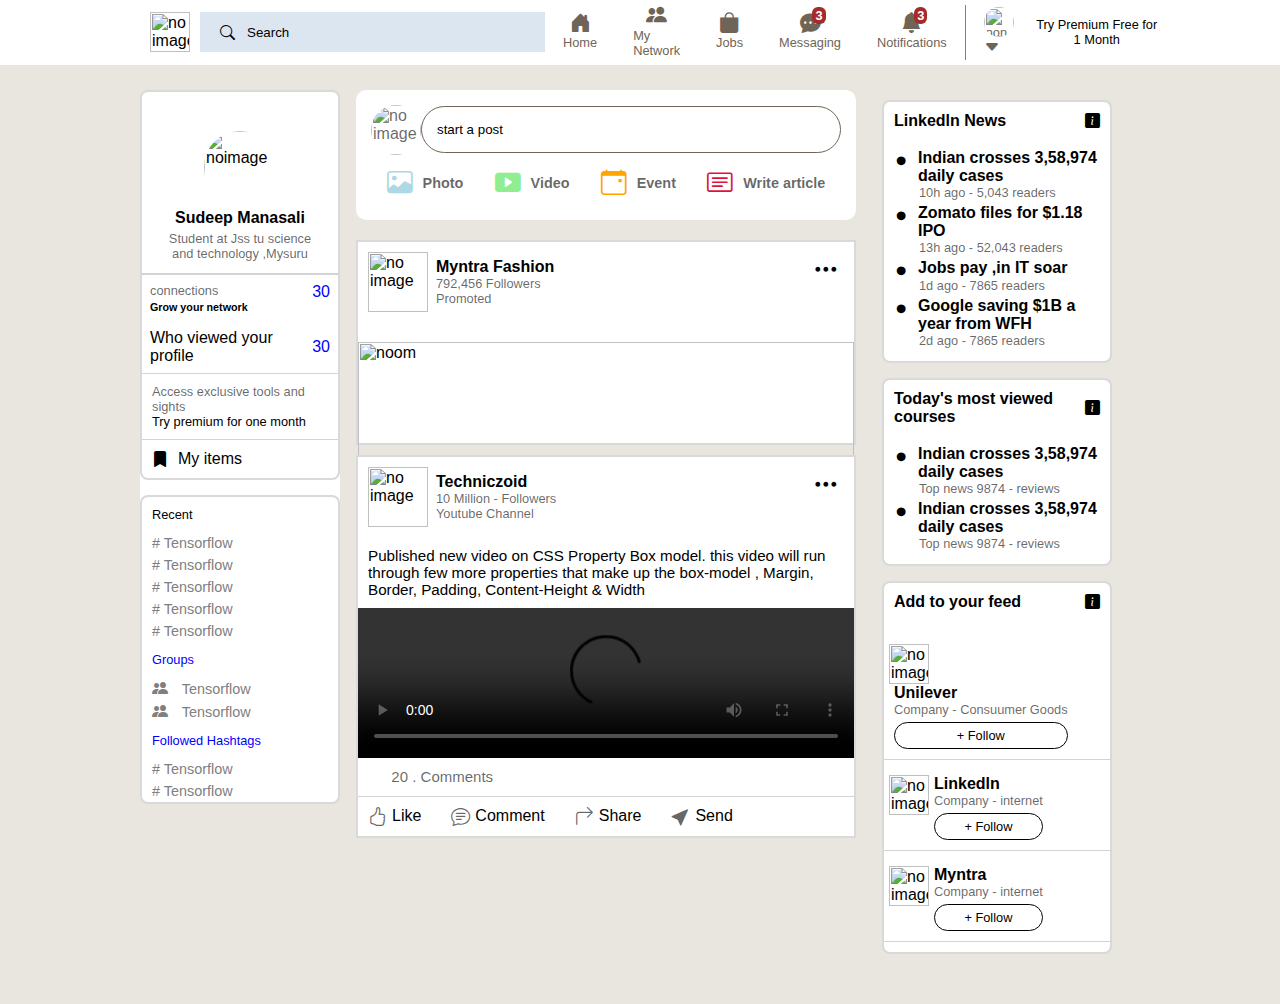
==== index.html @ 2ffa7f41 "gerekli yapilar eklendi" ====
<html lang="en">

<head>

    <meta name="viewport" content="width=device-width, initial-scale=1.0">
    <link rel="stylesheet" href="css/style.css">
    <link rel="stylesheet" href="css/mainbody.css">
    <link rel="stylesheet" href="css/sidebar.css">
    <link rel="stylesheet" href="css/activities.css">
    <title>HIRE</title>
    <link rel="stylesheet" href="https://cdn.jsdelivr.net/npm/bootstrap-icons@1.4.1/font/bootstrap-icons.css">
    <link rel="shortcut icon" href="download.png" type="image/x-icon">
    <style>
        * {
            font-family: -apple-system, BlinkMacSystemFont,
                'Segoe UI', Roboto, Oxygen, Ubuntu, Cantarell,
                'Open Sans', 'Helvetica Neue', sans-serif;
        }
    </style>
</head>

<body>

    <!-- Nav bar header -->
    <div class="header">
        <div class="header_left">
            <img src="download.png" alt="no image">
            <div class="search_box">
                <i class="bi bi-search"></i>
                <input type="text" class="search_input" value="Search">
            </div>
        </div>
        <div class="header_right">
            <div class="nav_link ">
                <div class="nav_icon">
                    <i class="bi bi-house-door-fill" style="font-size: 1.3rem  !important;"></i>
                </div>
                <div class="nav_text">Home</div>
            </div>

            <div class="nav_link network">
                <div class="nav_icon">
                    <i class="bi bi-people-fill" style="font-size: 1.3rem  !important;"></i>
                </div>
                <div class="nav_text">My Network</div>
            </div>

            <div class="nav_link jobs">
                <div class="nav_icon"><i class="bi bi-bag-fill" style="font-size: 1.3rem  !important;"></i></div>
                <div class="nav_text">Jobs</div>
            </div>

            <div class="nav_link">
                <div class="nav_icon">
                    <div class="info">3</div>
                    <i class="bi bi-chat-dots-fill" style="font-size: 1.3rem  !important;"></i>
                </div>
                <div class="nav_text">Messaging</div>
            </div>

            <div class="nav_link">
                <div class="nav_icon">
                    <div class="info">3</div>
                    <i class="bi bi-bell-fill" style="font-size: 1.3rem  !important;"></i>
                </div>
                <div class="nav_text">Notifications</div>
            </div>

            <div class="header_right_2" style="border-left: 1px solid grey;">
                <div class="nav_link">
                    <div class="nav_icon">
                        <img src="image.png" alt="non" style="height:30px;object-fit: contain;border-radius:50px; ;">
                        <div class="nav_text dropdown drop">

                            <i class="bi bi-caret-down-fill dropdown"
                                style="font-size: 1rem  !important; float: center;"></i>
                            <div class="dropdown-content">
                                <div class="dropdown_profile">
                                    <img src="image.png" style="height:50px;object-fit: contain;border-radius:50px;"
                                        alt="noimage">
                                    <div class="dropdown_profile_info" style="padding-left:10px;">
                                        <div class="act_title">
                                            Sudeep Manasali
                                        </div>
                                        <div class="acoount_name">
                                            Student at Jss tu science and technology ,Mysuru
                                        </div>
                                    </div>
                                </div>
                                <div class="profile_view_button">
                                    View profile
                                </div>

                                <div class="bdr_bottom"></div>
                                <div class="title" style="color:black;">Accounts</div>
                                <div class="list">Settings & Privacy</div>
                                <div class="list">Help</div>
                                <div class="list bdr_bottom">Language</div>

                                <div class="title" style="color:black;">Manage</div>
                                <div class="list">Post & Activity</div>
                                <div class="list bdr_bottom">Job Postion Account</div>
                                <div class="list">sign out</div>
                            </div>
                        </div>
                    </div>
                </div>
                <div class="right_nav_text ">
                    Try Premium Free for 1 Month
                </div>
                <div class="small_screen">
                    <i class="bi bi-three-dots"></i>
                </div>
            </div>
        </div>
    </div>

    <!-- Mainbody -->
    <div class="mainbody">
        <div class="sidebar" style="border:none;">

            <div class="sidebar_first_col">
                <div class="profile_header" style="border-top-left-radius: 10px;border-top-right-radius:10px;"></div>
                <img src="image.png" alt="noimage" style="height:80px;
                    width:80px;
                    border-radius: 50%;
                    border:4px solid white;
                    
                    margin:-35px auto 0 auto;">

                <div class="profile_info">
                    <p style="text-align: center;" class="act_title">Sudeep Manasali</p>
                    <p class="account_name">Student at Jss tu science and technology ,Mysuru</p>
                </div>

                <div style="border:0.2px solid lightgrey"></div>
                <div class="connections">
                    <span style="float:left" class="account_name">connections</span>
                    <span style="float:right"><a href="#" style="color:blue;">30</a></span>
                    <br>
                    <h6>Grow your network</h6>
                </div>
                <div class="viewed">
                    <div class="text" class="account_name">Who viewed your profile</div>
                    <div><a href="#" style="color:blue;">30</a></div>
                </div>

                <div class="sidebar_access">
                    <div class="account_name">Access exclusive tools and sights</div>
                    <a href="#"> Try premium for one month</a>
                </div>
                <div class="sidebar_footer">
                    <i class="bi bi-bookmark-fill"></i>
                    <div>My items</div>
                </div>
            </div>

            <div class="sidebar_second_col">
                <div class="sidebar_title">Recent</div>
                <div class="recent">
                    <div class="sidebar_second_text"># Tensorflow</div>
                    <div class="sidebar_second_text"># Tensorflow</div>

                    <div class="sidebar_second_text"># Tensorflow</div>

                    <div class="sidebar_second_text"># Tensorflow</div>

                    <div class="sidebar_second_text"># Tensorflow</div>
                </div>
                <div class="sidebar_title" style="color:blue">Groups</div>


                <div class="recent">
                    <div class="sidebar_second_text"><i class="bi bi-people-fill"
                            style="margin-right:10px;font-size: medium;"></i> Tensorflow</div>
                    <div class="sidebar_second_text"><i class="bi bi-people-fill"
                            style="margin-right:10px;font-size: medium;"></i> Tensorflow</div>


                </div>

                <div class="sidebar_title" style="color:blue">Followed Hashtags</div>


                <div class="recent">
                    <div class="sidebar_second_text"># Tensorflow</div>
                    <div class="sidebar_second_text"># Tensorflow</div>


                </div>
            </div>

        </div>



















        <div class="posts">
            <div class="post_box">
                <div class="input">
                    <div class="input_text">
                        <img src="image.png" alt="no image" class=profile>
                        <input type="text" value="start a post" class="post_input">
                    </div>
                    <div class="input_blocks">
                        <div class="input_option">
                            <div class="option"><i class="bi bi-image" style="color:lightblue"></i> </div>
                            <div class="option_text">Photo</div>
                        </div>
                        <div class="input_option">
                            <div class="option"><i class="bi bi-play-btn-fill" style="color:lightgreen"></i> </div>
                            <div class="option_text">Video</div>
                        </div>
                        <div class="input_option">
                            <div class="option"><i class="bi bi-calendar-event" style="color:orange"></i> </div>
                            <div class="option_text">Event</div>
                        </div>
                        <div class="input_option">
                            <div class="option"><i class="bi bi-card-text" style="color:crimson"></i> </div>
                            <div class="option_text">Write article</div>
                        </div>
                    </div>
                </div>

            </div>







            <div class="post_item">
                <div class="post_item_header">
                    <div class="post_item_info">
                        <img src="myntra.jpg" alt="no image" class="post_profile" style="height:60px">
                        <div class="post_item_owner" style="margin-left:8px;">
                            <a href="#" class="act_title">Myntra Fashion</a>
                            <p class="account_name">792,456 Followers</p>
                            <p class="account_name">Promoted</p>
                        </div>
                    </div>
                    <i class="bi bi-three-dots" style="padding:5px;"></i>
                </div>

                <div class="post_item_body_info">
                    <p style="font-size: 0.95rem;"></p>
                </div>


                <img src="rcb2.jpg" alt="noom" class="post_item_body_video" style="width:100%;">

                <div class="post_item_comment_info">
                    <img src="1.svg" alt="">
                    <img src="2.svg" alt="">
                    <img src="3.svg" alt="">
                    <span class="account_name">20 . Comments</span>

                </div>

                <div class="post_item_footer">
                    <div class="footer_item">
                        <i class="bi bi-hand-thumbs-up"></i>
                        <div>Like</div>
                    </div>
                    <div class="footer_item">
                        <i class="bi bi-chat-text"></i>
                        <div>Comment</div>
                    </div>
                    <div class="footer_item">
                        <i class="bi bi-arrow-90deg-right"></i>
                        <div>Share</div>

                    </div>
                    <div class="footer_item">

                        <i class="bi bi-cursor-fill"></i>
                        <div>Send</div>

                    </div>


                </div>
            </div>





            <div class="post_item">
                <div class="post_item_header">
                    <div class="post_item_info">
                        <img src="new.png" alt="no image" class="post_profile" style="height:60px">
                        <div class="post_item_owner" style="margin-left:8px;">
                            <a href="#" class="act_title">Techniczoid </a>
                            <p class="account_name">10 Million - Followers</p>
                            <p class="account_name">Youtube Channel</p>
                        </div>
                    </div>
                    <i class="bi bi-three-dots" style="padding:5px;"></i>
                </div>

                <div class="post_item_body_info">
                    <p style="font-size: 0.95rem;">Published new video on CSS Property Box model. this video will run
                        through few more properties that make up the
                        box-model , Margin, Border, Padding, Content-Height & Width
                    </p>
                </div>

                <video width="100%" controls class="post_iten_body_video" style="outline:none;">
                    <source src="box_model.mp4" type="video/mp4">
                </video>

                <div class="post_item_comment_info">
                    <img src="1.svg" alt="">
                    <img src="2.svg" alt="">
                    <img src="3.svg" alt="">
                    <span class="account_name">20 . Comments</span>

                </div>

                <div class="post_item_footer">
                    <div class="footer_item">
                        <i class="bi bi-hand-thumbs-up"></i>
                        <div>Like</div>
                    </div>
                    <div class="footer_item">
                        <i class="bi bi-chat-text"></i>
                        <div>Comment</div>
                    </div>
                    <div class="footer_item">
                        <i class="bi bi-arrow-90deg-right"></i>
                        <div>Share</div>

                    </div>
                    <div class="footer_item">

                        <i class="bi bi-cursor-fill"></i>
                        <div>Send</div>

                    </div>


                </div>
            </div>





        </div>
        <div class="activity">

            <div class="news">

                <div class="news_head">
                    <div class="news_title">Linkedln News</div>
                    <i class="bi bi-info-square-fill" style="font-size:15px;"></i>
                </div>
                <br>

                <div class="new_list">
                    <div class="act_title" style="display: flex;flex-direction: row;align-items: flex-start;">
                        <i class="bi bi-record-fill"
                            style="font-size:14px;margin-right:10px;display:block;margin-top:5px;"></i>
                        Indian crosses 3,58,974 daily cases
                    </div>
                    <div style="margin-left:25px;" class="account_name">10h ago - 5,043 readers</div>
                </div>


                <div class="new_list">
                    <div class="act_title" style="display: flex;flex-direction: row;align-items: flex-start;">
                        <i class="bi bi-record-fill"
                            style="font-size:14px;margin-right:10px;display:block;margin-top:5px;"></i>
                        Zomato files for $1.18 IPO
                    </div>
                    <div style="margin-left:25px;" class="account_name">13h ago - 52,043 readers</div>
                </div>
                <div class="new_list">
                    <div class="act_title" style="display: flex;flex-direction: row;align-items: flex-start;">
                        <i class="bi bi-record-fill"
                            style="font-size:14px;margin-right:10px;display:block;margin-top:5px;"></i>
                        Jobs pay ,in IT soar
                    </div>
                    <div style="margin-left:25px;" class="account_name">1d ago - 7865 readers</div>
                </div>

                <div class="new_list">
                    <div class="act_title" style="display: flex;flex-direction: row;align-items: flex-start;">
                        <i class="bi bi-record-fill"
                            style="font-size:14px;margin-right:10px;display:block;margin-top:5px;"></i>
                        Google saving $1B a year from WFH
                    </div>
                    <div style="margin-left:25px;" class="account_name">2d ago - 7865 readers</div>
                </div>
            </div>

            <div class="news">

                <div class="news_head">
                    <div class="news_title">Today's most viewed courses</div>
                    <i class="bi bi-info-square-fill" style="font-size:15px;"></i>
                </div>
                <br>

                <div class="new_list">
                    <div class="act_title" style="display: flex;flex-direction: row;align-items: flex-start;">
                        <i class="bi bi-record-fill"
                            style="font-size:14px;margin-right:10px;display:block;margin-top:5px;"></i>
                        Indian crosses 3,58,974 daily cases
                    </div>
                    <div style="margin-left:25px;" class="account_name">Top news 9874 - reviews</div>
                </div>

                <div class="new_list">
                    <div class="act_title" style="display: flex;flex-direction: row;align-items: flex-start;">
                        <i class="bi bi-record-fill"
                            style="font-size:14px;margin-right:10px;display:block;margin-top:5px;"></i>
                        Indian crosses 3,58,974 daily cases
                    </div>
                    <div style="margin-left:25px;" class="account_name">Top news 9874 - reviews</div>
                </div>
            </div>

            <div class="news">
                <div class="news_head">
                    <div class="news_title act_title">Add to your feed</div>
                    <i class="bi bi-info-square-fill" style="font-size:15px;"></i>
                </div>
                <br>
                <div class="account_feed">
                    <img src="unilever.png" alt="no image" class="account_picture">
                    <div class="account_info">
                        <p class="act_title">Unilever</p>
                        <p class="account_name">Company - Consuumer Goods</p>
                        <div class="follow">
                            + Follow
                        </div>
                    </div>
                </div>
                <div class="account_feed">
                    <img src="download.png" alt="no image" class="account_picture">
                    <div class="account_info">
                        <h4 class="act_title">Linkedln</h4>
                        <p class="account_name">Company - internet</p>

                        <div class="follow">
                            + Follow
                        </div>
                    </div>
                </div>

                <div class="account_feed">
                    <img src="myntra.jpg" alt="no image" class="account_picture">
                    <div class="account_info">
                        <h4 class="act_title">Myntra</h4>
                        <p class="account_name">Company - internet</p>

                        <div class="follow">
                            + Follow
                        </div>
                    </div>
                </div>
            </div>
        </div>

    </div>
    <script src="/__/firebase/8.4.3/firebase-app.js"></script>
    <script src="/__/firebase/init.js"></script>
</body>

</html>
---- css/style.css ----
*{
    box-sizing: border-box;
    margin:0px;
}
:root{
    --search :#dce6f1;
    --header_text: rgba(0,0,0,.9);
    --font_header_icon_size: 1.6rem;   
    --para_font_size: 0.8rem;
    --para_color:rgba(0,0,0,.6);
    --para_font_weight: 400;
    --header_font_weight: 600;
    --body_background: #e9e5df;
    
} 

body{
    background-color: var(--body_background);
}

.header{
    padding:5px 150px;
    position:sticky;
    top:0;
    display: flex;
    justify-content: space-between;
    align-items: center;
    background-color: white;
    z-index:1;
}


.header_left{
    display: flex;
    flex-direction: row;
    height: fit-content;
}
.header_left > img{
    object-fit: contain;
    height: 40px;
}

.header_left > .search_box{
    background-color: var(--search);
 
    display: flex;
    
    flex-direction: row;
    justify-content: space-around;
    align-items: center;
    font-weight: 600;
 
    margin-left:10px;

 
}



.header_right_2{
    display: flex;
    flex-direction: row;
    justify-content: center;
    align-items: center;
}
.search_box > input[type=text]{
    border: none;
    outline: none;
    background: transparent;
    height:40px;
    margin-left:10px;
    width:300px;
}

.header_right{
    display:flex;
    flex-direction: row;
  
}

.nav_link{
    box-sizing: content-box;
    display: flex;
    flex-direction: column;
    justify-content: center;
    align-items: center;
    color:#6e6558;
    padding:0px 18px;
}

.nav_link:hover{

    color:rgba(0,0,0) ;
    cursor:pointer;
}
.bi{
    font-size: var(--font_header_icon_size);

}

.nav_text{
    font-size: var(--para_font_size);
    padding: 2px 0px;
}


.nav_icon{
    position:relative;
    font-size: var(--para_font_size);

}

.info{
    position:absolute;
    top:-6;
    right:-5;
    background-color:brown;
    color:white;
    padding:1px 3px;
    font-weight: 600;
    border-radius: 6px;
}

.bi-search{
    font-size: 15px !important;
    font-weight: 600 !important;
    margin-left: 20px;

}

.right_nav_text{
    width:130px;
    text-align: center;
    font-size: 0.8rem;
}
---- css/mainbody.css ----
:root{
    --message: rgba(0,0,0,0.6);
    --border_color: rgba(0,0,0,.15);
    --para_color:rgba(0,0,0,.6)
}
.mainbody{
    margin:25px 140px;
    display: grid;
    grid-template-columns: 20% 50% 25%;
    grid-gap:16px;
 
}

.sidebar, .posts, .activity{
    background-color:white;
    padding:10px;
    border-top-right-radius: 8px;
    border-top-left-radius: 8px;
    border:2px solid var(--border_color);
  

}

/* .sidebar{
    border:none;
    background-color: #e9e5df;
}
.activity{
    padding:0px;
    border:none;
} */

.sidebar{
    display:grid;
    grid-template-rows: 1fr;
    grid-row-gap: 5px ;

}

.sidebar, .activity{
    height: fit-content;
    display: flex;
    flex-direction: column;
    justify-content: stretch;
  
}

.posts{
    background: transparent;
    padding:0px;
    border: none;
    display: flex;
    flex-direction: column;
    align-items: stretch;

}

.post_item{
    background-color:white;

    border:2px solid var(--border_color);

    height:fit-content;
} 
.post_item_header{
    padding:10px;
}
.box1, .act{
    height:300px;
}

.profile{
    height:50px;
    border-radius: 50%;
}


.post_input{
    width:90%;
    padding:15px;
    border: 1px solid #6e6558;
    border-radius:500px;
    outline:none;
    color:black;

}

.post_input:hover{
    background: transparent;
}

.input_blocks{
    display: flex;
    flex-direction: row;
    justify-content: space-around;
    align-items:center;
    flex-wrap: wrap;

}

.input_option{
    display: flex;
    flex-direction: row;
    align-items: center;
}


.post_box{
    padding:15px;
    background-color: white;
    margin-bottom:20px;
    border-radius: 10px;
    color: var(--para_color);
    font-weight: 400;
}
.input_text{
    display: flex;
    flex-direction: row;
    justify-content: space-evenly;
    align-items: center;

}

.option{
    margin-right:10px;
}

.post_item{
    margin-bottom: 10px;
}
.input_option{
    padding:10px;
    margin-top:5px;
    border-radius:5px;
}
.input_option:hover{
    
    background:rgba(0,0,0,.15);
    cursor:pointer;
}

.post_item_owner > a{
    text-decoration:none;
    color:black;
    font-size: 1.4 rem;
    font-weight:600;
}
.post_item_owner > a:hover{
    color:blue;
}


.post_item_header{
    display: flex;
    justify-content: space-between;
    align-items: flex-start;
}

.post_item_info{
    display: flex;
    align-items: center;
    justify-content: space-between;
}

.post_item_body_info{
    padding-left:10px;
    padding-right:10px;
   
}

.post_item_body_info > p{
    font-size: 0.8rem;
}
.post_item_header > i:hover{
    cursor:pointer;
    background-color:lightgray;
    border-radius: 500px;
    
}


.post_item_body_info >p {
    padding:10px 0px;
    font-size: 1.05rem;
    color:black;
}

.post_item_body_video > video{
   object-fit: contain;
   width: 400px;
}

.post_item_footer{
    display: flex;
    flex-direction: row;
    justify-content: flex-start;
    align-items: center;
    border-top:1px solid lightgray;
    flex-wrap: wrap;

}

.post_item_footer > .footer_item{
    margin-right:10px;
    color:black;
    font-size: 0.8 rem !important;
}

.footer_item{
    display:flex;
    align-items: center;
    justify-content: space-between;
    padding:10px;
}

.footer_item:hover{
    background-color:lightgrey;
    padding:10px;
    cursor:pointer;
}

.footer_item > i{ 
    font-weight: 600;
    color:var(--message);
    font-size:1.2rem;
    margin-right:5px;
}


.post_item_comment_info{
    margin:4px 0px;
    padding-left:10px;
    padding-right: 10px;
}

.post_item_comment_info > span{
    line-height: 2;
    margin-left:10px;
    font-size: 15px;
}
---- css/sidebar.css ----
:root{
    --message: rgba(0,0,0,0.6);
    --message_font_size:0.8rem;
    --sidebar_title_size: 0.8rem;
    --message_font_weight: 500;
    --list_background: #e9e5df;
}

.sidebar{
    padding:0  !important;
    border-radius: 10px;
    border:1px solid black;
    display: flex;
    flex-direction: column;
}

.profile_header{
    background-image:url("back.jpg");
    height:70px;
}

.sidebar_first_col > .profile_info{
    text-align: center;
    padding:0px 20px;
    padding-bottom:10px; 
}

.sidebar_first_col{
display: flex;
flex-direction: column;
align-items: stretch;
border:2px solid rgba(0,0,0,.15);
margin-bottom:10px;
width:100%;
background-color: white;
}

.profile_info > p{
    padding:2px;
}

.connections{
    padding:8px;
    width:100%;
}
.viewed{
    padding:8px;
    height: fit-content;
    display:flex;
    align-items: center;
    justify-content: space-between;
    width:100%;
}


.connections:hover{
    background:var(--list_background);
    cursor: pointer;
}

.viewed:hover{
    background:var(--list_background);
    cursor: pointer;

}

.sidebar_footer{
    display: flex;
    align-items: center;
    padding:10px;
}

 .sidebar_footer >i{
    margin-right:10px;
    font-size: medium;
}

.sidebar_access{
    padding:10px;
    font-size: var(--sidebar_title_size);
    border: 1px solid lightgray;
    border-left:none;
    width:100%;
    border-right:none;

}
a{
    text-decoration: none;
    color:black;

}

.sidebar_access:hover{
    cursor: pointer;
    background-color: var(--list_background);
}

 a:hover{
    color:blue;
}

.sidebar_second_col{
    display: flex;
    flex-direction: column;
    align-items:stretch;
    height:fit-content;
    flex-wrap: wrap;
    border:2px solid rgba(0,0,0,.15);
    background-color:white;
}

.title_text:hover{
    text-decoration: underline;
}

.sidebar_title{
    margin:10px;
    font-size: var(--message_font_size);
  
}
.sidebar_second_text{
    padding:3px 10px;
    font-size: 0.9rem;
    color:grey;
    font-weight: 500;
}

.sidebar_second_text:hover{
    background-color: var(--list_background);
}

.sidebar_second_col, .sidebar_first_col{
    border-radius: 8px;
}

/* .recent{
    padding:0 10px;
} */
---- css/activities.css ----
:root{
    --message: rgba(0,0,0,0.6);
    --message_font_size:0.8rem;
    --message_title_size: 0.9rem;
    --message_font_weight: 600;
    --list_background: #e9e5df;
}
.new_list{
    background-color: white;
    margin-bottom:2px;
    display: flex;
    flex-direction: column;
    align-items: stretch;
    
    padding: 1px 10px;
  
    justify-content: center;
   
    width:100%; 
}

.new_list:hover{
    background-color: var(--list_background);
    cursor: pointer;
}

.activity{
    background-color: #e9e5df !important;
    border:none;
}

.act_title{
    font-size: va(--message_title_size);
    font-weight: var(--message_font_weight);
    
}
.news{
    border:2px solid var(--border_color);
    height:fit-content;
    margin-bottom:15px;
    background-color: white;
    border-radius: 8px;
    padding-bottom:10px;
}

.news_title{
    font-weight: var(--message_font_weight);
}

.account_name{
    color:rgba(0,0,0,0.6);font-size: 0.8rem;
}

.account_feed{
    display: flex;
    flex-direction: row;
    margin-top:5px;
    padding:10px 5px;
    border-bottom: 1px solid lightgray;
    flex-wrap: wrap;

}
.account_picture{
    height:40px;
    object-fit: contain;
}
.account_info{
    margin-left:5px;
}
.follow{
    padding:5px;
    text-align: center;
    font-size: var(--message_font_size);
    font-weight: 500;
    margin-top:5px;
    border-radius: 50px;
    border:1px solid black;
}

.follow:hover{
    background-color:var(--list_background);
    cursor: pointer;
}

.news_head{
    display: flex;
    flex-direction: row;
    align-items: center;
    justify-content: space-between;
    padding:10px;
    padding-bottom: 0px;
}

.small_screen{
    display: none;
}

.option_text{
    font-size: 0.9rem;
    font-weight: var(--message_font_weight);
}
.dropdown{
    position:relative;
 

}

.dropdown-content{
    display:none;
    height:fit-content;
    padding:5px 0px;
    position:absolute;
    left:-190px;
    
    background-color: white;
    border-radius:10px;
    border:1px solid lightgray;
    width: 250px;

}

.dropdown .title{
    font-size: var(--message_title_size);
    font-weight: 600;
    padding:10px;
    padding-bottom:5px;
    
}
.list{
    padding:8px 10px;
    font-size: small;
}

.list:hover{
    text-decoration: underline;
    background-color: var(--list_background);
}

.dropdown:hover .dropdown-content{
    display: block;
}

.bdr_bottom{
    border-bottom: 0.2px solid rgba(0,0,0,.15);
}

.dropdown_profile{
    display: flex;
    flex-direction: row;
    height: fit-content;
    padding:10px;
}

.profile_view_button{
    border:1px solid blue;
    text-align: center;
    padding:5px ;
    margin: 10px;
    
    border-radius: 500px;
}



@media  screen and (max-width:650px)  {
    .sidebar, .activity{
        display: none;
    }
    .mainbody{
        margin:0px 5px;
        display: grid;
        grid-template-columns: 1fr;
    }
    .header{
        margin
        :0px;
        padding:10px;
    }
    .nav_text{
        display: none;
    }

    .search_input{
        display: none;
    }
    .search_box{
        background-color: white  !important;
    }

    .height_right_2 > .nav_link, .right_nav_text{
        display:none;

    }
    .small_screen{
        display: block;
        padding:5px;
        border-radius:50px;
        
    }
    .small_screen:hover{
        background-color: lightgray;
        cursor: pointer;
    }
    .bi-grid-3x3-gap-fill{
        display: none;
    }

    .post_box{
        margin-top:20px;
    }

    .drop{
     display: block!important;
    }

    body::-webkit-scrollbar {
    
      }
}


@media screen and (min-width:650px) and (max-width:1000px){
    
    .sidebar{display: none;}
    .header{
        margin:0px;
        padding:10px;
    }
    .mainbody{
        display: grid;
        margin:0px 10px;
        margin-top: 15px;
        grid-template-columns: 1fr 0.5fr;
        
    }
    .small_screen{
        display: block;
        padding:5px;
        border-radius:50px;
        
    }
    .search_input{
        display: none;
    }
    .search_box{
        background-color: white  !important;
    }

    .right_nav_text{
        display:none;
    }
}

@media screen and (min-width:375px) and (max-width:649px){
    .jobs, .network{
        display:none;
    }
}
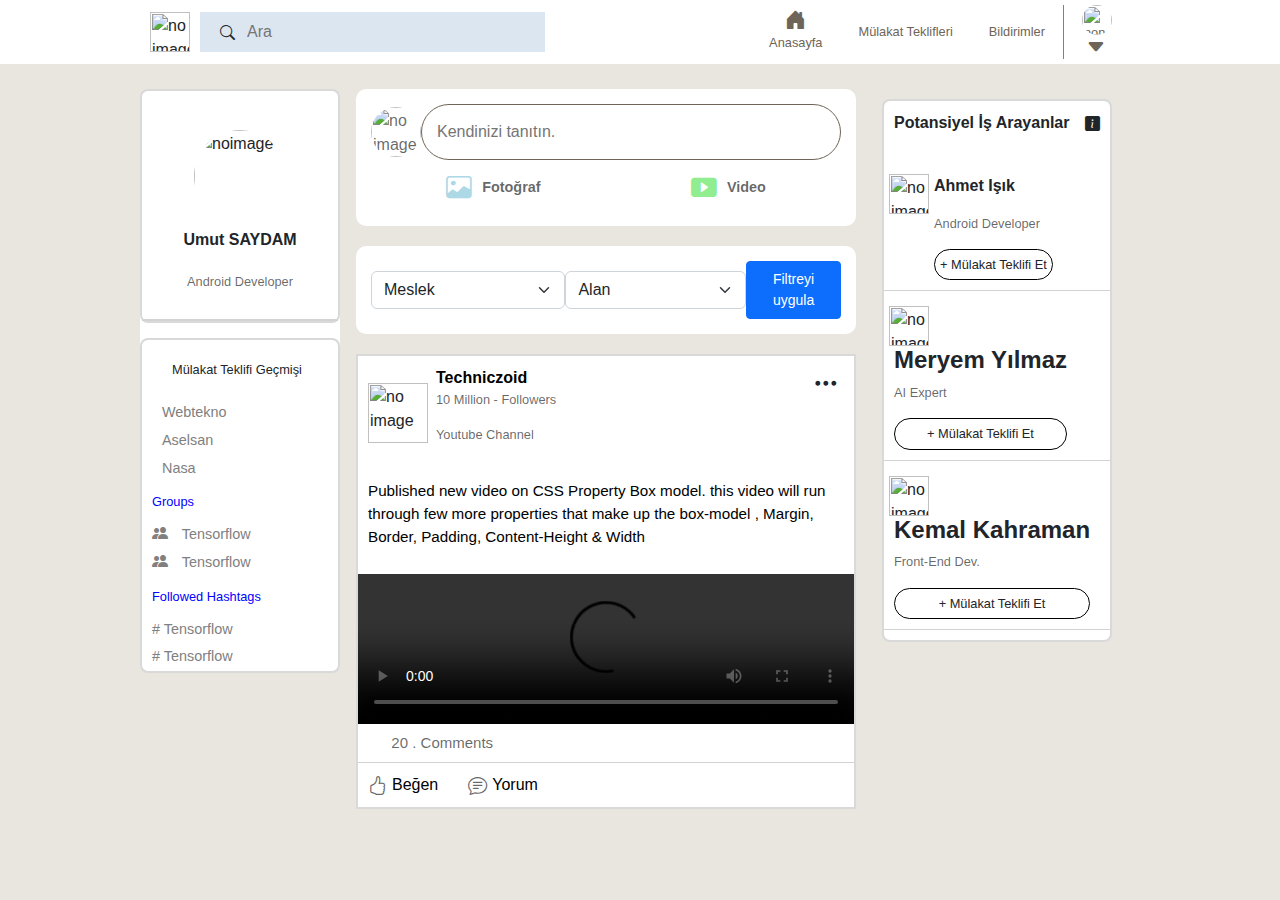
==== commit 23312615: "filtre duzeltildi bildirim paneli eklendi" ====
--- a/index.html
+++ b/index.html
@@ -1,14 +1,17 @@
-<html lang="en">
+<html lang="tr">
 
 <head>
-
     <meta name="viewport" content="width=device-width, initial-scale=1.0">
+    <link rel="stylesheet" href="css/bootstrap.min.css">
     <link rel="stylesheet" href="css/style.css">
     <link rel="stylesheet" href="css/mainbody.css">
     <link rel="stylesheet" href="css/sidebar.css">
     <link rel="stylesheet" href="css/activities.css">
     <title>HIRE</title>
     <link rel="stylesheet" href="https://cdn.jsdelivr.net/npm/bootstrap-icons@1.4.1/font/bootstrap-icons.css">
+    <link rel="stylesheet" href="https://cdnjs.cloudflare.com/ajax/libs/font-awesome/6.2.0/css/all.min.css"
+        integrity="sha512-xh6O/CkQoPOWDdYTDqeRdPCVd1SpvCA9XXcUnZS2FmJNp1coAFzvtCN9BmamE+4aHK8yyUHUSCcJHgXloTyT2A=="
+        crossorigin="anonymous" referrerpolicy="no-referrer" />
     <link rel="shortcut icon" href="download.png" type="image/x-icon">
     <style>
         * {
@@ -16,6 +19,62 @@
                 'Segoe UI', Roboto, Oxygen, Ubuntu, Cantarell,
                 'Open Sans', 'Helvetica Neue', sans-serif;
         }
+
+        .form-select {
+            display: block;
+            width: 100%;
+            padding: .375rem 2.25rem .375rem .75rem;
+            -moz-padding-start: calc(0.75rem - 3px);
+            font-size: 1rem;
+            font-weight: 400;
+            line-height: 1.5;
+            color: #212529;
+            background-color: #fff;
+            background-repeat: no-repeat;
+            background-position: right .75rem center;
+            background-size: 16px 12px;
+            border: 1px solid #ced4da;
+            border-radius: .375rem;
+            transition: border-color .15s ease-in-out, box-shadow .15s ease-in-out;
+            -webkit-appearance: none;
+            -moz-appearance: none;
+            appearance: none;
+        }
+
+        @import url('https://fonts.googleapis.com/css2?family=Manrope:wght@200&display=swap');
+
+        .icon {
+            cursor: pointer;
+            margin-right: 50px;
+            line-height: 60px
+        }
+
+        .icon span {
+            background: #f00;
+            padding: 7px;
+            border-radius: 50%;
+            color: #fff;
+            vertical-align: top;
+            margin-left: -25px
+        }
+
+        .icon img {
+            display: inline-block;
+            width: 26px;
+            margin-top: 4px
+        }
+
+        .icon:hover {
+            opacity: .7
+        }
+
+        .logo {
+            flex: 1;
+            margin-left: 50px;
+            color: #eee;
+            font-size: 20px;
+            font-family: monospace
+        }
     </style>
 </head>
 
@@ -24,10 +83,11 @@
     <!-- Nav bar header -->
     <div class="header">
         <div class="header_left">
-            <img src="download.png" alt="no image">
+            <img src="https://encrypted-tbn0.gstatic.com/images?q=tbn:ANd9GcQYKaJcHbm2_iuxuhJ7_ikmvSHY43CdK1KExg&usqp=CAU"
+                alt="no image">
             <div class="search_box">
                 <i class="bi bi-search"></i>
-                <input type="text" class="search_input" value="Search">
+                <input type="text" class="search_input" placeholder="Ara">
             </div>
         </div>
         <div class="header_right">
@@ -35,16 +95,79 @@
                 <div class="nav_icon">
                     <i class="bi bi-house-door-fill" style="font-size: 1.3rem  !important;"></i>
                 </div>
-                <div class="nav_text">Home</div>
-            </div>
-
-            <div class="nav_link network">
-                <div class="nav_icon">
-                    <i class="bi bi-people-fill" style="font-size: 1.3rem  !important;"></i>
-                </div>
-                <div class="nav_text">My Network</div>
-            </div>
-
+                <div class="nav_text">Anasayfa</div>
+            </div>
+
+            <div class="header_right_2">
+                <div class="nav_link d-flex">
+                    <div class="nav_icon">
+
+                        <div class="nav_text dropdown drop">
+                            <i class="fa-solid fa-comments"
+                                style="font-size: 1.4rem  !important; display: flex; justify-content: center;"></i>
+                            <div class="nav_text">Mülakat Teklifleri</div>
+
+                            <div class="dropdown-content" style="left: -90px !important;">
+                                <ul class="list-group">
+                                    <li class="list-group-item">
+                                            <img src="https://cdn.pixabay.com/photo/2015/10/05/22/37/blank-profile-picture-973460__340.png"
+                                                style="height:50px;object-fit: contain;border-radius:50px;" alt="noimage">
+                                            <div class="dropdown_profile_info" style="padding-left:10px;">
+                                                <div class="act_title">
+                                                    Umut SAYDAM
+                                                </div>
+                                                <div class="acoount_name">
+                                                    Android Developer
+                                                </div>
+                                            </div>
+                                       
+                                        <div class="profile_view_button">
+                                            Profili Görüntüle
+                                        </div>
+                                    </li>
+                                    <li class="list-group-item">
+                                        <img src="https://cdn.pixabay.com/photo/2015/10/05/22/37/blank-profile-picture-973460__340.png"
+                                            style="height:50px;object-fit: contain;border-radius:50px;" alt="noimage">
+                                        <div class="dropdown_profile_info" style="padding-left:10px;">
+                                            <div class="act_title">
+                                                Umut SAYDAM
+                                            </div>
+                                            <div class="acoount_name">
+                                                Android Developer
+                                            </div>
+                                        </div>
+                                   
+                                    <div class="profile_view_button">
+                                        Profili Görüntüle
+                                    </div>
+                                </li>
+                                <li class="list-group-item">
+                                    <img src="https://cdn.pixabay.com/photo/2015/10/05/22/37/blank-profile-picture-973460__340.png"
+                                        style="height:50px;object-fit: contain;border-radius:50px;" alt="noimage">
+                                    <div class="dropdown_profile_info" style="padding-left:10px;">
+                                        <div class="act_title">
+                                            Umut SAYDAM
+                                        </div>
+                                        <div class="acoount_name">
+                                            Android Developer
+                                        </div>
+                                    </div>
+                               
+                                <div class="profile_view_button">
+                                    Profili Görüntüle
+                                </div>
+                            </li>
+                                </ul>
+                            </div>
+                        </div>
+                    </div>
+                </div>
+                <div class="small_screen">
+                    <i class="bi bi-three-dots"></i>
+                </div>
+            </div>
+
+            <!--
             <div class="nav_link jobs">
                 <div class="nav_icon"><i class="bi bi-bag-fill" style="font-size: 1.3rem  !important;"></i></div>
                 <div class="nav_text">Jobs</div>
@@ -63,50 +186,88 @@
                     <div class="info">3</div>
                     <i class="bi bi-bell-fill" style="font-size: 1.3rem  !important;"></i>
                 </div>
-                <div class="nav_text">Notifications</div>
-            </div>
-
-            <div class="header_right_2" style="border-left: 1px solid grey;">
-                <div class="nav_link">
+                <div class="nav_text">Bildirimler</div>
+            </div>-->
+
+            <div class="header_right_2">
+                <div class="nav_link d-flex">
                     <div class="nav_icon">
-                        <img src="image.png" alt="non" style="height:30px;object-fit: contain;border-radius:50px; ;">
+
                         <div class="nav_text dropdown drop">
-
-                            <i class="bi bi-caret-down-fill dropdown"
-                                style="font-size: 1rem  !important; float: center;"></i>
-                            <div class="dropdown-content">
+                            <i class="fa-solid fa-bell"
+                                style="font-size: 1.4rem  !important; display: flex; justify-content: center;"></i>
+                            <div class="nav_text">Bildirimler</div>
+
+                            <div class="dropdown-content" style="left: -90px !important;">
                                 <div class="dropdown_profile">
-                                    <img src="image.png" style="height:50px;object-fit: contain;border-radius:50px;"
-                                        alt="noimage">
+                                    <img src="https://cdn.pixabay.com/photo/2015/10/05/22/37/blank-profile-picture-973460__340.png"
+                                        style="height:50px;object-fit: contain;border-radius:50px;" alt="noimage">
                                     <div class="dropdown_profile_info" style="padding-left:10px;">
                                         <div class="act_title">
-                                            Sudeep Manasali
+                                            Umut SAYDAM
                                         </div>
                                         <div class="acoount_name">
-                                            Student at Jss tu science and technology ,Mysuru
+                                            Android Developer
                                         </div>
                                     </div>
                                 </div>
                                 <div class="profile_view_button">
-                                    View profile
+                                    Profili Görüntüle
                                 </div>
 
                                 <div class="bdr_bottom"></div>
-                                <div class="title" style="color:black;">Accounts</div>
-                                <div class="list">Settings & Privacy</div>
-                                <div class="list">Help</div>
-                                <div class="list bdr_bottom">Language</div>
-
-                                <div class="title" style="color:black;">Manage</div>
-                                <div class="list">Post & Activity</div>
-                                <div class="list bdr_bottom">Job Postion Account</div>
-                                <div class="list">sign out</div>
+                                <div class="title" style="color:black;">Hesap</div>
+                                <div class="list">Ayarlar</div>
+                                <div class="list">Yardım</div>
+                                <div class="list bdr_bottom">Dil</div>
+                                <div class="list">Çıkış Yap</div>
                             </div>
                         </div>
                     </div>
                 </div>
-                <div class="right_nav_text ">
-                    Try Premium Free for 1 Month
+                <div class="small_screen">
+                    <i class="bi bi-three-dots"></i>
+                </div>
+            </div>
+
+
+
+
+            <div class="header_right_2" style="border-left: 1px solid grey;">
+                <div class="nav_link d-flex">
+                    <div class="nav_icon">
+                        <img src="https://cdn.pixabay.com/photo/2015/10/05/22/37/blank-profile-picture-973460__340.png"
+                            alt="non" style="height:30px;object-fit: contain;border-radius:50px;">
+                        <div class="nav_text dropdown drop">
+
+                            <i class="bi bi-caret-down-fill dropdown"
+                                style="font-size: 20px  !important; float: center; margin-left: 4px;"></i>
+                            <div class="dropdown-content">
+                                <div class="dropdown_profile">
+                                    <img src="https://cdn.pixabay.com/photo/2015/10/05/22/37/blank-profile-picture-973460__340.png"
+                                        style="height:50px;object-fit: contain;border-radius:50px;" alt="noimage">
+                                    <div class="dropdown_profile_info" style="padding-left:10px;">
+                                        <div class="act_title">
+                                            Umut SAYDAM
+                                        </div>
+                                        <div class="acoount_name">
+                                            Android Developer
+                                        </div>
+                                    </div>
+                                </div>
+                                <div class="profile_view_button">
+                                    Profili Görüntüle
+                                </div>
+
+                                <div class="bdr_bottom"></div>
+                                <div class="title" style="color:black;">Hesap</div>
+                                <div class="list">Ayarlar</div>
+                                <div class="list">Yardım</div>
+                                <div class="list bdr_bottom">Dil</div>
+                                <div class="list">Çıkış Yap</div>
+                            </div>
+                        </div>
+                    </div>
                 </div>
                 <div class="small_screen">
                     <i class="bi bi-three-dots"></i>
@@ -121,51 +282,37 @@
 
             <div class="sidebar_first_col">
                 <div class="profile_header" style="border-top-left-radius: 10px;border-top-right-radius:10px;"></div>
-                <img src="image.png" alt="noimage" style="height:80px;
-                    width:80px;
+                <img src="https://cdn.pixabay.com/photo/2015/10/05/22/37/blank-profile-picture-973460__340.png"
+                    alt="noimage" style="height:100px;
+                    width:100px;
                     border-radius: 50%;
                     border:4px solid white;
                     
                     margin:-35px auto 0 auto;">
 
                 <div class="profile_info">
-                    <p style="text-align: center;" class="act_title">Sudeep Manasali</p>
-                    <p class="account_name">Student at Jss tu science and technology ,Mysuru</p>
+                    <p style="text-align: center;" class="act_title">Umut SAYDAM</p>
+                    <p class="account_name">Android Developer</p>
                 </div>
 
                 <div style="border:0.2px solid lightgrey"></div>
-                <div class="connections">
-                    <span style="float:left" class="account_name">connections</span>
-                    <span style="float:right"><a href="#" style="color:blue;">30</a></span>
-                    <br>
-                    <h6>Grow your network</h6>
-                </div>
-                <div class="viewed">
-                    <div class="text" class="account_name">Who viewed your profile</div>
-                    <div><a href="#" style="color:blue;">30</a></div>
-                </div>
-
-                <div class="sidebar_access">
-                    <div class="account_name">Access exclusive tools and sights</div>
-                    <a href="#"> Try premium for one month</a>
-                </div>
-                <div class="sidebar_footer">
-                    <i class="bi bi-bookmark-fill"></i>
-                    <div>My items</div>
-                </div>
             </div>
 
             <div class="sidebar_second_col">
-                <div class="sidebar_title">Recent</div>
+
+                <div class="sidebar_title">
+                    <div class="sidebar_footer">
+                        <i class="fa-regular fa-clock"></i>
+                        <div>Mülakat Teklifi Geçmişi</div>
+                    </div>
+                </div>
                 <div class="recent">
-                    <div class="sidebar_second_text"># Tensorflow</div>
-                    <div class="sidebar_second_text"># Tensorflow</div>
-
-                    <div class="sidebar_second_text"># Tensorflow</div>
-
-                    <div class="sidebar_second_text"># Tensorflow</div>
-
-                    <div class="sidebar_second_text"># Tensorflow</div>
+                    <div class="sidebar_second_text"><i class="fa-solid fa-circle-dot"
+                            style="margin-right:10px;font-size: 10px;"></i>Webtekno</div>
+                    <div class="sidebar_second_text"><i class="fa-solid fa-circle-dot"
+                            style="margin-right:10px;font-size: 10px;"></i>Aselsan</div>
+                    <div class="sidebar_second_text"><i class="fa-solid fa-circle-dot"
+                            style="margin-right:10px;font-size: 10px;"></i>Nasa</div>
                 </div>
                 <div class="sidebar_title" style="color:blue">Groups</div>
 
@@ -191,79 +338,88 @@
             </div>
 
         </div>
-
-
-
-
-
-
-
-
-
-
-
-
-
-
-
-
-
-
-
         <div class="posts">
             <div class="post_box">
                 <div class="input">
                     <div class="input_text">
-                        <img src="image.png" alt="no image" class=profile>
-                        <input type="text" value="start a post" class="post_input">
+                        <img src="https://cdn.pixabay.com/photo/2015/10/05/22/37/blank-profile-picture-973460__340.png"
+                            alt="no image" class=profile>
+                        <input type="text" placeholder="Kendinizi tanıtın." class="post_input">
                     </div>
                     <div class="input_blocks">
                         <div class="input_option">
                             <div class="option"><i class="bi bi-image" style="color:lightblue"></i> </div>
-                            <div class="option_text">Photo</div>
+                            <div class="option_text">Fotoğraf</div>
                         </div>
                         <div class="input_option">
                             <div class="option"><i class="bi bi-play-btn-fill" style="color:lightgreen"></i> </div>
                             <div class="option_text">Video</div>
                         </div>
-                        <div class="input_option">
+                        <!--    <div class="input_option">
                             <div class="option"><i class="bi bi-calendar-event" style="color:orange"></i> </div>
                             <div class="option_text">Event</div>
                         </div>
+                   
                         <div class="input_option">
                             <div class="option"><i class="bi bi-card-text" style="color:crimson"></i> </div>
                             <div class="option_text">Write article</div>
                         </div>
-                    </div>
-                </div>
-
-            </div>
-
-
-
-
-
-
+                     -->
+                    </div>
+                </div>
+            </div>
+            <div class="post_box">
+                <div class="input">
+                    <div class="input_blocks">
+                        <form style="display: flex; justify-content: space-around; align-items:center; width: 100%;">
+                            <div>
+                                <select class="form-select" aria-label="Default select example">
+                                    <option selected>Meslek</option>
+                                    <option value="1">Bilgisayar Mühendisliği</option>
+                                    <option value="2">Mimar</option>
+                                    <option value="3">Aşçı</option>
+                                </select>
+                            </div>
+                            <div>
+                                <select class="form-select" aria-label="Default select example">
+                                    <option selected>Alan</option>
+                                    <option value="1">Android Developer</option>
+                                    <option value="2">IOS Developer</option>
+                                    <option value="3">Project Management</option>
+                                </select>
+                            </div>
+                            <button type="button" class="btn btn-primary btn-sm" style="padding: 7px;">Filtreyi
+                                uygula</button>
+                        </form>
+                    </div>
+                </div>
+
+            </div>
 
             <div class="post_item">
                 <div class="post_item_header">
                     <div class="post_item_info">
-                        <img src="myntra.jpg" alt="no image" class="post_profile" style="height:60px">
+                        <img src="https://cdn.pixabay.com/photo/2015/10/05/22/37/blank-profile-picture-973460__340.png"
+                            alt="no image" class="post_profile" style="height:60px">
                         <div class="post_item_owner" style="margin-left:8px;">
-                            <a href="#" class="act_title">Myntra Fashion</a>
-                            <p class="account_name">792,456 Followers</p>
-                            <p class="account_name">Promoted</p>
+                            <a href="#" class="act_title">Techniczoid </a>
+                            <p class="account_name">10 Million - Followers</p>
+                            <p class="account_name">Youtube Channel</p>
                         </div>
                     </div>
                     <i class="bi bi-three-dots" style="padding:5px;"></i>
                 </div>
 
                 <div class="post_item_body_info">
-                    <p style="font-size: 0.95rem;"></p>
-                </div>
-
-
-                <img src="rcb2.jpg" alt="noom" class="post_item_body_video" style="width:100%;">
+                    <p style="font-size: 0.95rem;">Published new video on CSS Property Box model. this video will run
+                        through few more properties that make up the
+                        box-model , Margin, Border, Padding, Content-Height & Width
+                    </p>
+                </div>
+
+                <video width="100%" controls class="post_iten_body_video" style="outline:none;">
+                    <source src="box_model.mp4" type="video/mp4">
+                </video>
 
                 <div class="post_item_comment_info">
                     <img src="1.svg" alt="">
@@ -276,12 +432,13 @@
                 <div class="post_item_footer">
                     <div class="footer_item">
                         <i class="bi bi-hand-thumbs-up"></i>
-                        <div>Like</div>
+                        <div>Beğen</div>
                     </div>
                     <div class="footer_item">
                         <i class="bi bi-chat-text"></i>
-                        <div>Comment</div>
-                    </div>
+                        <div>Yorum</div>
+                    </div>
+                    <!--
                     <div class="footer_item">
                         <i class="bi bi-arrow-90deg-right"></i>
                         <div>Share</div>
@@ -293,79 +450,14 @@
                         <div>Send</div>
 
                     </div>
-
-
-                </div>
-            </div>
-
-
-
-
-
-            <div class="post_item">
-                <div class="post_item_header">
-                    <div class="post_item_info">
-                        <img src="new.png" alt="no image" class="post_profile" style="height:60px">
-                        <div class="post_item_owner" style="margin-left:8px;">
-                            <a href="#" class="act_title">Techniczoid </a>
-                            <p class="account_name">10 Million - Followers</p>
-                            <p class="account_name">Youtube Channel</p>
-                        </div>
-                    </div>
-                    <i class="bi bi-three-dots" style="padding:5px;"></i>
-                </div>
-
-                <div class="post_item_body_info">
-                    <p style="font-size: 0.95rem;">Published new video on CSS Property Box model. this video will run
-                        through few more properties that make up the
-                        box-model , Margin, Border, Padding, Content-Height & Width
-                    </p>
-                </div>
-
-                <video width="100%" controls class="post_iten_body_video" style="outline:none;">
-                    <source src="box_model.mp4" type="video/mp4">
-                </video>
-
-                <div class="post_item_comment_info">
-                    <img src="1.svg" alt="">
-                    <img src="2.svg" alt="">
-                    <img src="3.svg" alt="">
-                    <span class="account_name">20 . Comments</span>
-
-                </div>
-
-                <div class="post_item_footer">
-                    <div class="footer_item">
-                        <i class="bi bi-hand-thumbs-up"></i>
-                        <div>Like</div>
-                    </div>
-                    <div class="footer_item">
-                        <i class="bi bi-chat-text"></i>
-                        <div>Comment</div>
-                    </div>
-                    <div class="footer_item">
-                        <i class="bi bi-arrow-90deg-right"></i>
-                        <div>Share</div>
-
-                    </div>
-                    <div class="footer_item">
-
-                        <i class="bi bi-cursor-fill"></i>
-                        <div>Send</div>
-
-                    </div>
-
-
-                </div>
-            </div>
-
-
-
-
+-->
+
+                </div>
+            </div>
 
         </div>
         <div class="activity">
-
+            <!--
             <div class="news">
 
                 <div class="news_head">
@@ -411,6 +503,7 @@
                 </div>
             </div>
 
+         
             <div class="news">
 
                 <div class="news_head">
@@ -437,43 +530,46 @@
                     <div style="margin-left:25px;" class="account_name">Top news 9874 - reviews</div>
                 </div>
             </div>
-
+            -->
             <div class="news">
                 <div class="news_head">
-                    <div class="news_title act_title">Add to your feed</div>
+                    <div class="news_title act_title">Potansiyel İş Arayanlar</div>
                     <i class="bi bi-info-square-fill" style="font-size:15px;"></i>
                 </div>
                 <br>
                 <div class="account_feed">
-                    <img src="unilever.png" alt="no image" class="account_picture">
+                    <img src="https://cdn.pixabay.com/photo/2015/10/05/22/37/blank-profile-picture-973460__340.png"
+                        alt="no image" class="account_picture">
                     <div class="account_info">
-                        <p class="act_title">Unilever</p>
-                        <p class="account_name">Company - Consuumer Goods</p>
+                        <p class="act_title">Ahmet Işık</p>
+                        <p class="account_name">Android Developer</p>
                         <div class="follow">
-                            + Follow
+                            + Mülakat Teklifi Et
                         </div>
                     </div>
                 </div>
                 <div class="account_feed">
-                    <img src="download.png" alt="no image" class="account_picture">
+                    <img src="https://cdn.pixabay.com/photo/2015/10/05/22/37/blank-profile-picture-973460__340.png"
+                        alt="no image" class="account_picture">
                     <div class="account_info">
-                        <h4 class="act_title">Linkedln</h4>
-                        <p class="account_name">Company - internet</p>
+                        <h4 class="act_title">Meryem Yılmaz</h4>
+                        <p class="account_name">AI Expert</p>
 
                         <div class="follow">
-                            + Follow
+                            + Mülakat Teklifi Et
                         </div>
                     </div>
                 </div>
 
                 <div class="account_feed">
-                    <img src="myntra.jpg" alt="no image" class="account_picture">
+                    <img src="https://cdn.pixabay.com/photo/2015/10/05/22/37/blank-profile-picture-973460__340.png"
+                        alt="no image" class="account_picture">
                     <div class="account_info">
-                        <h4 class="act_title">Myntra</h4>
-                        <p class="account_name">Company - internet</p>
+                        <h4 class="act_title">Kemal Kahraman</h4>
+                        <p class="account_name">Front-End Dev.</p>
 
                         <div class="follow">
-                            + Follow
+                            + Mülakat Teklifi Et
                         </div>
                     </div>
                 </div>
@@ -483,6 +579,7 @@
     </div>
     <script src="/__/firebase/8.4.3/firebase-app.js"></script>
     <script src="/__/firebase/init.js"></script>
+    <script src="js/bootstrap.min.js"></script>
 </body>
 
 </html>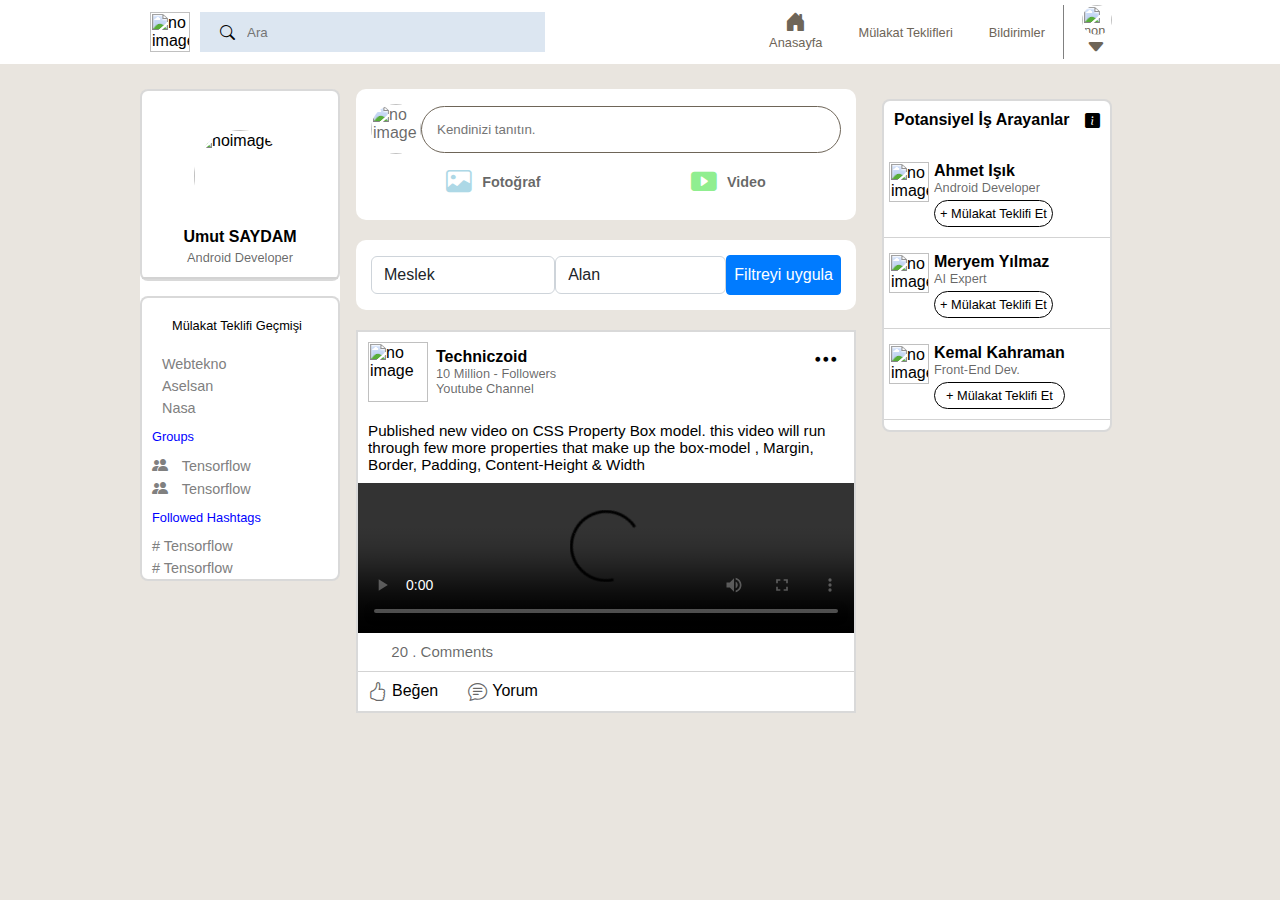
==== commit 8caf9495: "duzeltmeler yapildi." ====
--- a/index.html
+++ b/index.html
@@ -2,7 +2,6 @@
 
 <head>
     <meta name="viewport" content="width=device-width, initial-scale=1.0">
-    <link rel="stylesheet" href="css/bootstrap.min.css">
     <link rel="stylesheet" href="css/style.css">
     <link rel="stylesheet" href="css/mainbody.css">
     <link rel="stylesheet" href="css/sidebar.css">
@@ -41,40 +40,6 @@
             appearance: none;
         }
 
-        @import url('https://fonts.googleapis.com/css2?family=Manrope:wght@200&display=swap');
-
-        .icon {
-            cursor: pointer;
-            margin-right: 50px;
-            line-height: 60px
-        }
-
-        .icon span {
-            background: #f00;
-            padding: 7px;
-            border-radius: 50%;
-            color: #fff;
-            vertical-align: top;
-            margin-left: -25px
-        }
-
-        .icon img {
-            display: inline-block;
-            width: 26px;
-            margin-top: 4px
-        }
-
-        .icon:hover {
-            opacity: .7
-        }
-
-        .logo {
-            flex: 1;
-            margin-left: 50px;
-            color: #eee;
-            font-size: 20px;
-            font-family: monospace
-        }
     </style>
 </head>
 
@@ -199,7 +164,40 @@
                             <div class="nav_text">Bildirimler</div>
 
                             <div class="dropdown-content" style="left: -90px !important;">
-                                <div class="dropdown_profile">
+                                <ul class="list-group">
+                                    <li class="list-group-item">
+                                            <img src="https://cdn.pixabay.com/photo/2015/10/05/22/37/blank-profile-picture-973460__340.png"
+                                                style="height:50px;object-fit: contain;border-radius:50px;" alt="noimage">
+                                            <div class="dropdown_profile_info" style="padding-left:10px;">
+                                                <div class="act_title">
+                                                    Umut SAYDAM
+                                                </div>
+                                                <div class="acoount_name">
+                                                    Android Developer
+                                                </div>
+                                            </div>
+                                       
+                                        <div class="profile_view_button">
+                                            Profili Görüntüle
+                                        </div>
+                                    </li>
+                                    <li class="list-group-item">
+                                        <img src="https://cdn.pixabay.com/photo/2015/10/05/22/37/blank-profile-picture-973460__340.png"
+                                            style="height:50px;object-fit: contain;border-radius:50px;" alt="noimage">
+                                        <div class="dropdown_profile_info" style="padding-left:10px;">
+                                            <div class="act_title">
+                                                Umut SAYDAM
+                                            </div>
+                                            <div class="acoount_name">
+                                                Android Developer
+                                            </div>
+                                        </div>
+                                   
+                                    <div class="profile_view_button">
+                                        Profili Görüntüle
+                                    </div>
+                                </li>
+                                <li class="list-group-item">
                                     <img src="https://cdn.pixabay.com/photo/2015/10/05/22/37/blank-profile-picture-973460__340.png"
                                         style="height:50px;object-fit: contain;border-radius:50px;" alt="noimage">
                                     <div class="dropdown_profile_info" style="padding-left:10px;">
@@ -210,17 +208,12 @@
                                             Android Developer
                                         </div>
                                     </div>
-                                </div>
+                               
                                 <div class="profile_view_button">
                                     Profili Görüntüle
                                 </div>
-
-                                <div class="bdr_bottom"></div>
-                                <div class="title" style="color:black;">Hesap</div>
-                                <div class="list">Ayarlar</div>
-                                <div class="list">Yardım</div>
-                                <div class="list bdr_bottom">Dil</div>
-                                <div class="list">Çıkış Yap</div>
+                            </li>
+                                </ul>
                             </div>
                         </div>
                     </div>
--- a/css/activities.css
+++ b/css/activities.css
@@ -4,6 +4,61 @@
     --message_title_size: 0.9rem;
     --message_font_weight: 600;
     --list_background: #e9e5df;
+}
+
+.btn {
+    display: inline-block;
+    font-weight: 400;
+    text-align: center;
+    white-space: nowrap;
+    vertical-align: middle;
+    -webkit-user-select: none;
+    -moz-user-select: none;
+    -ms-user-select: none;
+    user-select: none;
+    border: 1px solid transparent;
+    padding: .375rem .75rem;
+    font-size: 1rem;
+    line-height: 1.5;
+    border-radius: .25rem;
+    transition: color .15s ease-in-out,background-color .15s ease-in-out,border-color .15s ease-in-out,box-shadow .15s ease-in-out;
+}
+ul {
+    display: block;
+    list-style-type: disc;
+    margin-block-start: 1em;
+    margin-block-end: 1em;
+    margin-inline-start: 0px;
+    margin-inline-end: 0px;
+    padding-inline-start: 40px;
+}
+.list-group-item {
+    position: relative;
+    display: block;
+    padding: .75rem 1.25rem;
+    margin-bottom: -1px;
+    background-color: #fff;
+    border: 1px solid rgba(0,0,0,.125);
+}
+.btn-primary {
+    color: #fff;
+    background-color: #007bff;
+    border-color: #007bff;
+}
+.list-group {
+    display: -webkit-box;
+    display: -ms-flexbox;
+    display: flex;
+    -webkit-box-orient: vertical;
+    -webkit-box-direction: normal;
+    -ms-flex-direction: column;
+    flex-direction: column;
+    padding-left: 0;
+    margin-bottom: 0;
+}
+dl, ol, ul {
+    margin-top: 0;
+    margin-bottom: 1rem;
 }
 .new_list{
     background-color: white;
